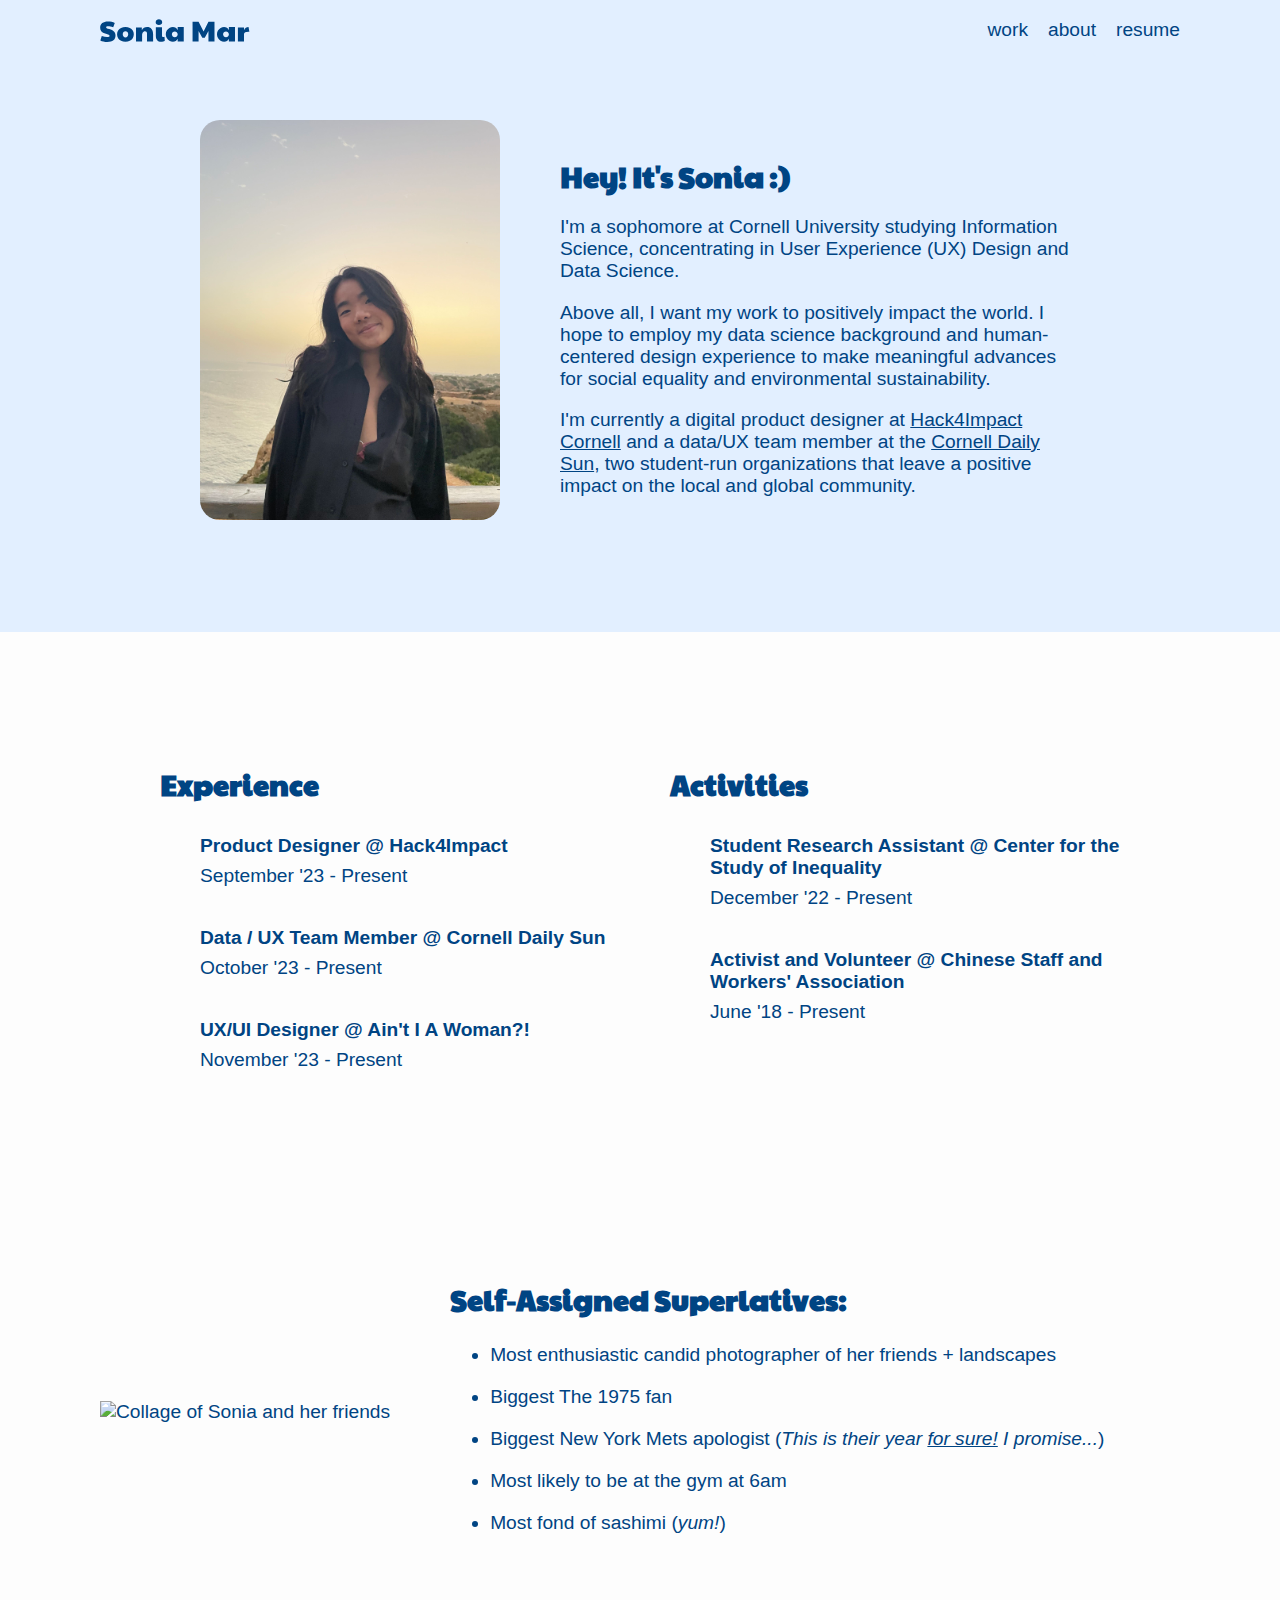
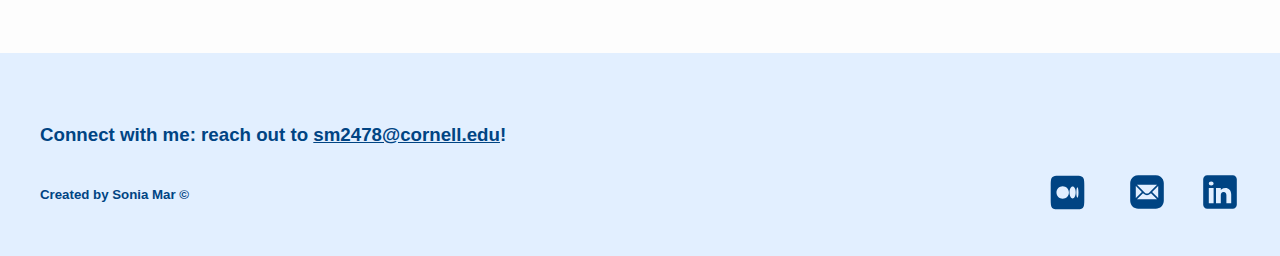
==== about.html @ 4548ff3e "added js" ====
<!DOCTYPE html>
<html lang="en">

<head>
    <meta charset="UTF-8">
    <meta name="viewport" content="width=device-width, initial-scale=1">
    <meta name="description" content="Sonia Mar">

    <title>About - Sonia Mar</title>
    <link rel= "stylesheet" href= "styles/site.css">
</head>

<body>
    <header>
        <a href="index.html"><img id="header-name" src="images/Sonia Mar.svg" alt="Sonia Mar"></a>
        <button class="accessible-hidden" id="hamburger-menu">
            <span class="bar"></span>
            <span class="bar"></span>
            <span class="bar"></span>
        </button>
        <nav id="nav-menu">
            <ul>
                <li id="homepage"><a href="index.html">work</a></li>
                <li id="aboutpage"><a href="about.html">about</a></li>
                <li><a href="https://drive.google.com/file/d/1RnQjkvfjps5wU_FROiBdkWu7e7Fc8dGj/view?usp=sharing" target="blank">resume</a></li>
            </ul>
        </nav>
    </header>

    <main>
        <section id="about-intro">
            <figure id="intro-pic">
                <img id="profile" src="images/profile.jpeg" alt="Image of Sonia">
            </figure>
            <div id="intro-text">
                <h1>Hey! It's Sonia :&#41;</h1>
                <p>I'm a sophomore at Cornell University studying Information Science, concentrating in User Experience (UX) Design and Data Science.</p>
                <p>Above all, I want my work to positively impact the world. I hope to employ my data science background and human-centered design experience to make meaningful advances for social equality and environmental sustainability.</p>
                <p>I'm currently a digital product designer at <a href="https://cornellh4i.org/">Hack4Impact Cornell</a> and a data/UX team member at the <a href="https://cornellsun.com/">Cornell Daily Sun</a>, two student-run organizations that leave a positive impact on the local and global community.</p>
            </div>
        </section>
        <section id="experience-activities">
            <div>
                <h2>Experience</h2>
                <ul>
                    <li><h4>Product Designer @ Hack4Impact</h4><p>September '23 - Present</p></li>
                    <li><h4>Data / UX Team Member @ Cornell Daily Sun</h4><p>October '23 - Present</p></li>
                    <li><h4>UX/UI Designer @ Ain't I A Woman?!</h4><p>November '23 - Present</p></li>
                </ul>
            </div>
            <div>
                <h2>Activities</h2>
                <ul>
                    <li><h4>Student Research Assistant @ Center for the Study of Inequality</h4><p>December '22 - Present</p></li>
                    <li><h4>Activist and Volunteer @ Chinese Staff and Workers' Association</h4><p>June '18 - Present</p></li>
                </ul>
            </div>
        </section>
        <section id="superlatives">
            <figure>
                <img id="collage" src="images/Collage.png" alt="Collage of Sonia and her friends">
            </figure>
            <div id="text">
                <h2>Self-Assigned Superlatives:</h2>
                <ul>
                    <li>Most enthusiastic candid photographer of her friends + landscapes</li>
                    <li>Biggest The 1975 fan </li>
                    <li>Biggest New York Mets apologist (<span class="italic">This is their year <span class="underline">for sure!</span> I promise...</span>)</li>
                    <li>Most likely to be at the gym at 6am</li>
                    <li>Most fond of sashimi (<span class="italic">yum!</span>)</li>
                </ul>
            </div>
        </section>
    </main>

    <footer>
        <h3>Connect with me: reach out to <a id="emaillink" href="mailto:sm2478@cornell.edu">sm2478@cornell.edu</a>!</h3>
        <div id="footer-info">
            <h5>Created by Sonia Mar &#169;</h5>
            <div id="links">
                <a id="mediumlink" href="https://medium.com/@sm2478"><img class="icon" id="medium" src="images/medium.svg" alt="Link to Medium profile"></a>
                <a href="mailto:sm2478@cornell.edu"><img class="icon" id="email" src="images/email.svg" alt="Link to email"></a>
                <a href="https://www.linkedin.com/in/mar-sonia116/"><img class="icon" id="linkedin" src="images/linkedin.svg" alt="Link to LinkedIn profile"></a>
            </div>
        </div>
    </footer>

    <script src="scripts/jquery-3.7.1.js"></script>
    <script src="scripts/nav.js"></script>

</body>

</html>
---- styles/site.css ----
/* Wide view */

@font-face { 
	font-family: "Paytone One"; 
	src: url('PaytoneOne.ttf'); 
}

html {
    background-color: #e1e1e1;
    scroll-behavior: smooth;
}

body {
    background-color: #e2efff; 
    margin: 0px;
    color: #004483;
    font-family: 'Futura', 'Verdana', 'Helvetica', sans-serif;
}

a, a:visited, a:active {
    color: inherit;
    text-decoration: none;
}

header {
    display: flex;
    flex-direction: row;
    justify-content: space-between;
    padding-left: 100px;
    padding-right: 100px;
    font-size: 120%;
    align-items: bottom;
}

header a {
    display: flex;
    flex-direction: row;
    align-items: center;
}

header a:hover {
    color: #586c7e;
}

footer {
    margin-top: 32px;
    padding-top: 20px;
    padding-left: 40px;
    padding-right: 40px;
    padding-bottom: 32px;
}

footer h3 a:hover {
    color:#586c7e;
}

footer h3 a {
    text-decoration: underline;
}

#footer-info {
    display: flex;
    flex-direction: row;
    justify-content: space-between;
}

#footer-info #links {
    display: flex; 
    flex-direction: row;
    gap: 40px;
}

.icon {
    max-width: 40px;
}

#links a {
    padding: 0;
    margin: 0;
    max-width: 40px;
    max-height: 40px;
}

#linkedin {
    padding-top: 7px;
    padding-right: 0px;
}

#email {
    padding-top: 7px;
    margin-left: 7px;
}

#medium {
    max-width: 55px;
}

#mediumlink {
    width: 55px;
    height: 55px;
}

#header-name {
    max-width: 150px;
}

h1 {
    font-family: "Paytone One", serif;
}

h2 {
    font-family: "Paytone One", serif;
}

/* HOME PAGE */

#home-welcome {
    text-align: center;
    padding-left: 350px;
    padding-right: 350px;
    padding-top: 60px;
    padding-bottom: 100px;
}

#home-welcome h1 {
    font-size: 300%;
    padding: 20px;
    padding-bottom: 10px;
    margin-bottom: 12px;
    margin-top: 32px;
}

#home-welcome #button-container {
    padding: 20px;
}

button {
    color: #004483;
    border: 3px solid;
    border-radius: 20px;
    background: none;
    font-weight: medium;
    font-family: 'Futura', 'Verdana', 'Helvetica', sans-serif;
    display: flex;
    flex-direction: row;
    gap: 10px;
    padding: 0px;
}

button a {
    padding-right: 24px;
    padding-left: 24px;
    padding-top: 10px;
    padding-bottom: 10px;
    border-radius: 16px;
}

button :hover {
    background-color: #004483;
    color: #fdfdfd;
    border: 0px;
}

#button-container {
    display: flex;
    flex-direction: row;
    justify-content: center;
    margin-bottom: 32px;
}

nav ul {
    display: flex;
    flex-direction: row;
    gap: 20px;
    list-style: none;
}

#projects {
    display: flex;
    flex-direction: column;
    gap: 80px;
    padding-bottom: 60px;
    padding-top: 20px;
}

#project-section {
    background-color: #FDFDFD;
    padding-left: 200px;
    padding-right: 200px;
}

.project {
    background-color: FDFDFD;
    display: flex;
    flex-direction: row;
    justify-content: space-between;
    gap: 60px;
    font-size: 105%;
}

.project figure img {
    max-width: 550px;
    border-radius: 10px;
}

figure {
    margin: 0px;
}

.project div p {
    font-size: larger;
    margin: 0px;
    margin-bottom: 24px;
}

.project div h2 {
    font-size: 180%;
    margin-top: 0px;
    margin-bottom: 12px;
}

.project div h6 {
    font-size: 85%;
    margin-top: 0px;
    margin-bottom: 20px;
}

#project-section {
    padding-top: 100px;
    padding-bottom: 100px;
}

/* ABOUT PAGE */

#profile {
    max-width: 300px;
    border-radius: 20px;
}

#about-intro {
    display: flex;
    flex-direction: row;
    align-items: center;
    gap: 60px;
    padding-left: 200px;
    padding-right: 200px;
    padding-top: 60px;
    padding-bottom: 60px;
}

#about-intro h1 {
    font-size: 180%;
}

#about-intro p {
    font-size: larger;
}

#experience-activities {
    margin-top: 48px;
    background-color: #FDFDFD;
    padding: 100px;
    padding-bottom: 60px;
    display: flex;
    flex-direction: row;
    gap: 60px;
    justify-content: center;
    font-size: larger;
}

#experience-activities div {
    width: 450px;
}

#experience-activities div h2 {
    margin-bottom: 30px;
}

#experience-activities div ul li {
    list-style: none;
}

#experience-activities div ul li h4 {
    margin-bottom: 0px;
}

#experience-activities div ul li p {
    margin-top: 8px;
    margin-bottom: 40px;
}

#superlatives {
    background-color: #fdfdfd;
    padding: 100px;
    display: flex;
    flex-direction: row;
    gap: 60px;
    font-size: larger;
    align-items: center;
}

#superlatives h2 {
    margin-top: 0px;
}

#superlatives ul li {
    margin-top: 20px;
}

.italic {
    font-style: italic;
}

.underline {
    text-decoration: underline;
}

#collage {
    max-width: 550px;
}

#intro-text p a:hover {
    color:#586c7e;
}

#intro-text p a {
    text-decoration: underline;
}

/* Hidden classes */

.hidden {
    display: none !important;
}

.accessible-hidden {
    position: absolute;
    left: -10000px;
    top: auto;
    width: 1px;
    height: 1px;
    overflow: hidden;
}

/* Media queries */

@media (max-width: 1400px) {
    /* Home */
    .project {
        flex-direction: column-reverse;
    }
    .project div {
        max-width: 550px;
    }
    #project-section {
        display: flex;
        flex-direction: column;
        align-items: center;
    }
    .project div button {
        display: flex;
        flex-direction: column;
        width: 100%;
        align-items: center;
    }
    #home-welcome {
        padding-left: 150px;
        padding-right: 150px;
    }
}

@media (max-width: 1040px) {
    #about-intro {
        flex-direction: column;
    }
    #superlatives {
        flex-direction: column;
    }
}
@media (max-width: 900px) {
    #experience-activities {
        flex-direction: column;
        align-items: center;
    }
}

@media (max-width: 850px) { /* hamburger menu */
    #footer-info {
        flex-direction: column-reverse;
        align-items: center;
    }
    footer {
        display: flex;
        flex-direction: column;
        align-items: center;
    }
    #links {
       padding-left: -40px;
    }
    footer h3 {
        align-content: center;
    }
    #about-intro {
        padding-left: 10%;
        padding-right: 10%;
    }
    #home-welcome {
        padding-left: 40px;
        padding-right: 40px;
    }
    .thumbnail img {
        max-width: 80%;
        width: 400px;
    }
    #collage {
        max-width: 400px;
    }
}
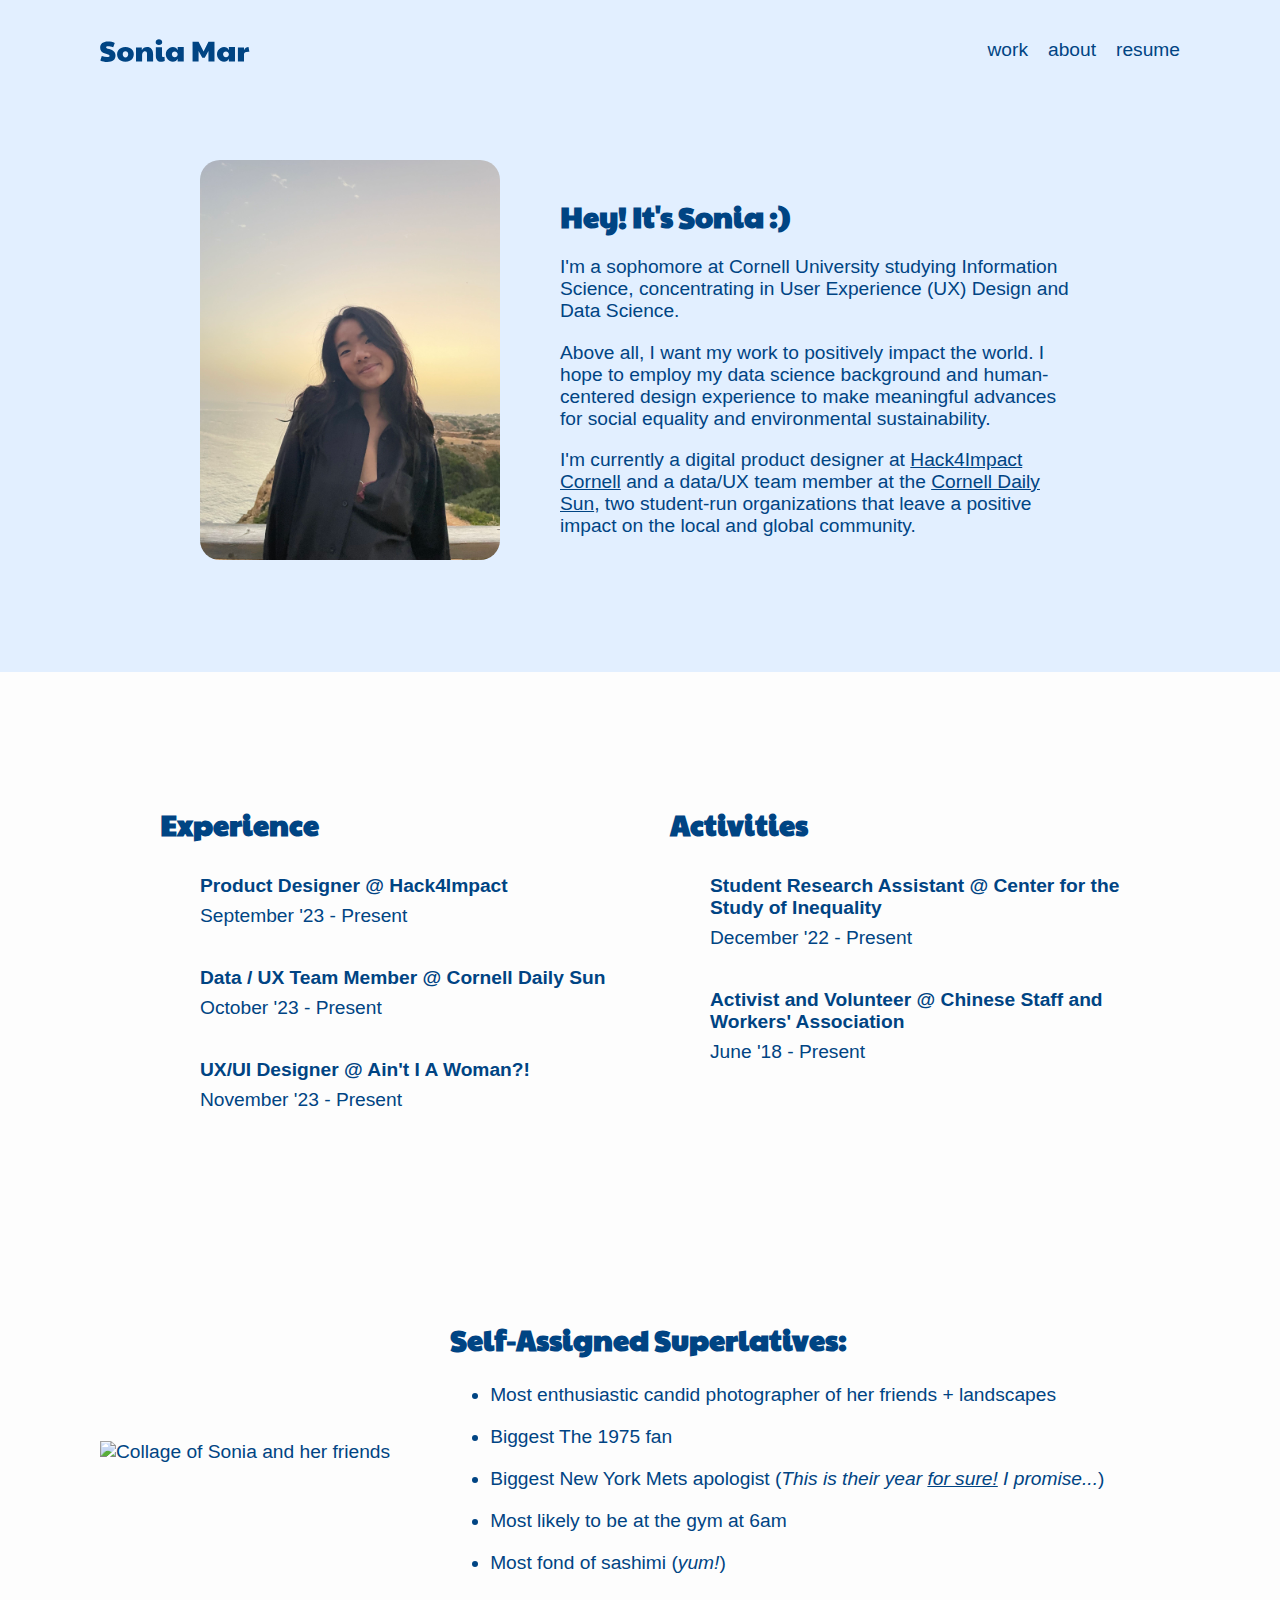
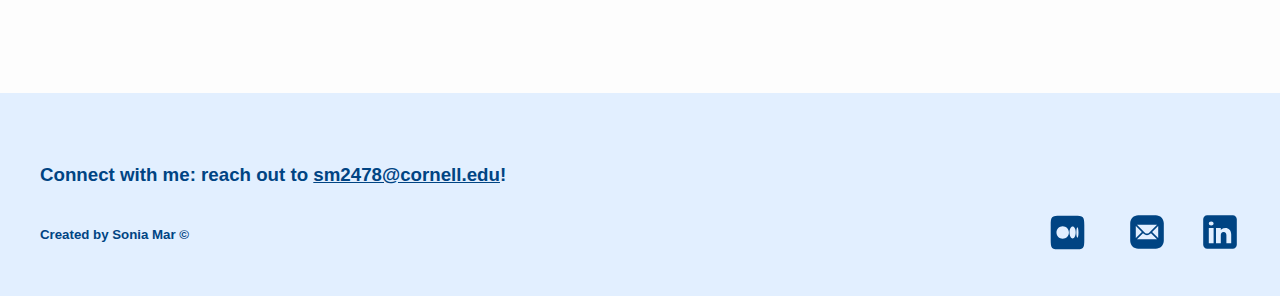
==== commit cbff4671: "need to do z-index hamburger" ====
--- a/about.html
+++ b/about.html
@@ -12,12 +12,14 @@
 
 <body>
     <header>
-        <a href="index.html"><img id="header-name" src="images/Sonia Mar.svg" alt="Sonia Mar"></a>
-        <button class="accessible-hidden" id="hamburger-menu">
-            <span class="bar"></span>
-            <span class="bar"></span>
-            <span class="bar"></span>
-        </button>
+        <div id="mobile-header">
+            <a href="index.html"><img id="header-name" src="images/Sonia Mar.svg" alt="Sonia Mar"></a>
+            <button class="accessible-hidden" id="hamburger-menu">
+                <figure>
+                    <img id="hamburger-icon" src="images/hamburger.svg" alt="Hamburger menu">
+                </figure>
+            </button>
+        </div>
         <nav id="nav-menu">
             <ul>
                 <li id="homepage"><a href="index.html">work</a></li>
--- a/styles/site.css
+++ b/styles/site.css
@@ -29,7 +29,8 @@
     padding-left: 100px;
     padding-right: 100px;
     font-size: 120%;
-    align-items: bottom;
+    padding-bottom: 20px;
+    padding-top: 20px;
 }
 
 header a {
@@ -40,6 +41,12 @@
 
 header a:hover {
     color: #586c7e;
+}
+
+#mobile-header {
+    display: flex;
+    flex-direction: row;
+    justify-content: space-between;
 }
 
 footer {
@@ -110,6 +117,10 @@
 
 h2 {
     font-family: "Paytone One", serif;
+}
+
+#hamburger-menu {
+    border: 0 !important;
 }
 
 /* HOME PAGE */
@@ -327,6 +338,120 @@
     text-decoration: underline;
 }
 
+/* EDGI page */
+
+#edgi-main {
+    background-color: #fdfdfd;
+}
+
+#heroimg {
+    width: 80%;
+    border: 1px solid #a2d4c6;
+    margin-bottom: 20px;;
+}
+
+#hero {
+    display: flex;
+    flex-direction: column;
+    align-items: center;
+    padding-top: 60px;
+    padding-bottom: 20px;
+}
+
+#col-container {
+    display: flex;
+    flex-direction: row;
+    gap: 60px;
+}
+
+#col1 {
+    flex-basis: 100%;
+}
+
+#col2 {
+    flex-basis: 100%;
+}
+
+#affinity-diagram, #ewg, #CalEPA, #infoarch, #sketches, #sidepanel, #gradingexplorations, #transparency, #color, #collapse, #additionalinfo, figcaption, video, #prototype, #reflection, #highfidelity, #mediumfidelity, #brainstorming-sketches, #competitors, #user-insights, #solution, #problem, #overview {
+    width: 70%;
+    display: block;
+    margin-left: auto;
+    margin-right: auto;
+}
+
+#edgi-main section {
+    padding-bottom: 40px;
+}
+
+figcaption {
+    font-style: italic;
+    color: #767676;
+    padding-bottom: 20px;
+    padding-top: 8px;
+}
+
+#note {
+    color: #767676;
+    padding-top: 20px;
+}
+
+#edgi-main figure {
+    padding-top: 20px;
+}
+
+.greenitalic {
+    color: #398f26;
+    font-size: larger;
+}
+
+video {
+    padding-top: 40px;
+    padding-bottom: 40px;
+}
+
+#reflections-list li {
+    list-style: none;
+}
+
+#edgi-main section h3 {
+    padding-top: 40px;
+}
+
+.edgilink {
+    text-decoration: underline;
+}
+
+.edgilink:hover {
+    color: #586c7e;
+}
+
+#edgi-nav {
+    display: flex;
+    flex-direction: column;
+    align-items: center;
+}
+
+#edgi-nav ul {
+    display: flex;
+    flex-direction: row;
+    flex-wrap: wrap;
+    gap: 20px;
+    padding: 0px;
+    margin-right: 20px;
+    margin-left: 20px;
+    max-width: 80%;
+}
+
+#edgi-nav ul li {
+    list-style: none;
+    text-decoration: underline;
+    font-size: smaller;
+}
+
+#hero {
+    padding-bottom: 0px !important;
+}
+
 /* Hidden classes */
 
 .hidden {
@@ -342,6 +467,24 @@
     overflow: hidden;
 }
 
+#hamburger-icon {
+    width: 30px;
+    height: 30px;
+}
+
+#hamburger-menu {
+    border-radius: none;
+    cursor: pointer;
+}
+
+#hamburger-menu :hover {
+    background-color: #e2efff !important;
+}
+
+#hamburger-icon :hover {
+    background-color: #e2efff !important;
+}
+
 /* Media queries */
 
 @media (max-width: 1400px) {
@@ -376,15 +519,73 @@
     #superlatives {
         flex-direction: column;
     }
-}
-@media (max-width: 900px) {
+    #affinity-diagram, #ewg, #CalEPA, #infoarch, #sketches, #sidepanel, #gradingexplorations, #transparency, #color, #collapse, #additionalinfo, figcaption, video, #prototype, #reflection, #highfidelity, #mediumfidelity, #brainstorming-sketches, #competitors, #user-insights, #solution, #problem, #overview {
+        width: 80%;
+    }
+    #hero h1 {
+        max-width: 80%;
+        text-align: center;
+    }
+}
+@media (max-width: 900px) { /* hamburger menu */
     #experience-activities {
         flex-direction: column;
         align-items: center;
     }
-}
-
-@media (max-width: 850px) { /* hamburger menu */
+    #col1 h3 { 
+        margin: 0px;
+        padding-top: 0px !important;
+    }
+
+    #col2 h3 {
+        margin: 0px;
+        padding-top: 0px !important;
+    }
+    
+    #overview hr {
+        margin-bottom: 20px !important;
+    }
+
+    #col-container {
+        flex-direction: column;
+        gap: 0px;
+    }
+    header {
+        align-items: start;
+        flex-direction: column;
+    }
+    #nav-menu ul {
+        flex-direction: column;
+    }
+    #nav-menu ul {
+        display: flex;
+        flex-direction:column;
+        justify-content: center;
+        width: 100%;
+        margin: 0;
+        padding: 20px;
+        background-color: #fdfdfd;
+        border: 1px solid #004483;
+        margin-top: 12px;
+        border-radius: 20px;
+    }
+
+    #nav-menu {
+        width: 100%;
+    }
+
+    #nav-menu ul li {
+        display: flex;
+        flex-direction: row;
+        justify-content: center;
+    }
+
+    #mobile-header {
+        width: 100%;
+    }
+}
+
+@media (max-width: 850px) {
     #footer-info {
         flex-direction: column-reverse;
         align-items: center;
@@ -398,7 +599,7 @@
        padding-left: -40px;
     }
     footer h3 {
-        align-content: center;
+        text-align: center;
     }
     #about-intro {
         padding-left: 10%;
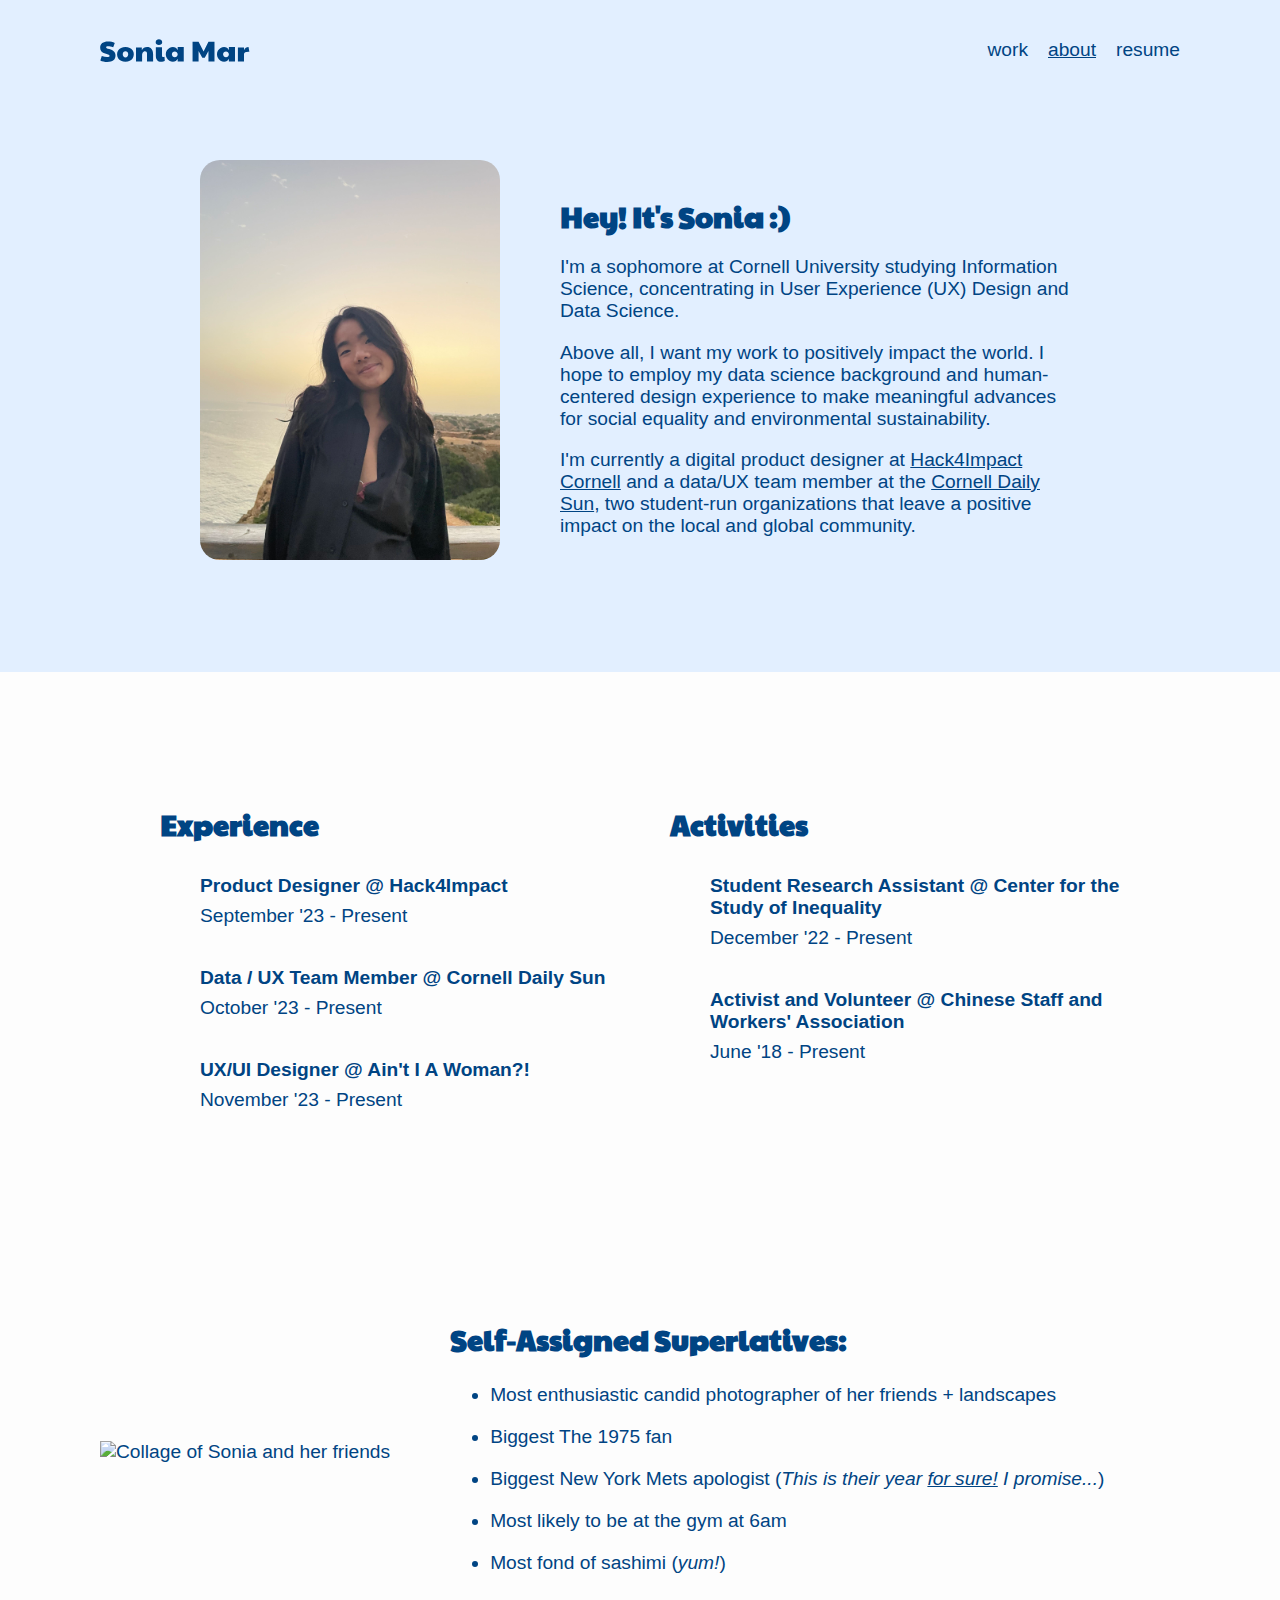
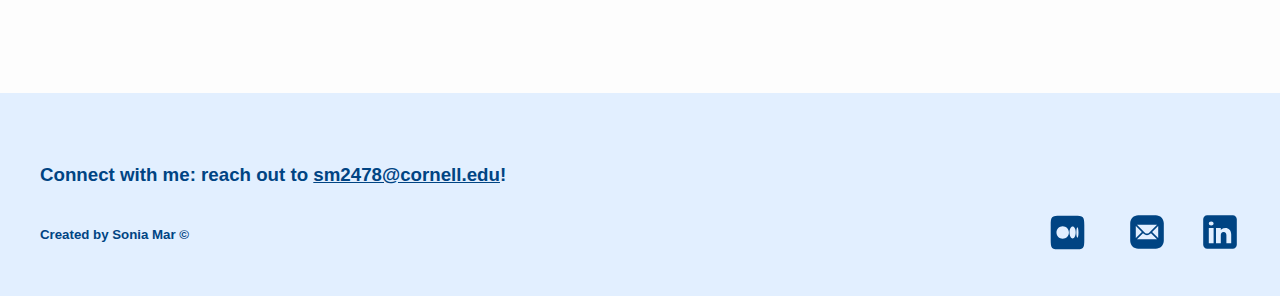
==== commit 6bfadbcf: "added page.js" ====
--- a/about.html
+++ b/about.html
@@ -24,7 +24,7 @@
             <ul>
                 <li id="homepage"><a href="index.html">work</a></li>
                 <li id="aboutpage"><a href="about.html">about</a></li>
-                <li><a href="https://drive.google.com/file/d/1RnQjkvfjps5wU_FROiBdkWu7e7Fc8dGj/view?usp=sharing" target="blank">resume</a></li>
+                <li><a href="https://drive.google.com/file/d/1iuEJ-0UhrVMA4-BxgECnaEiDhEPypXls/view?usp=sharing" target="blank">resume</a></li>
             </ul>
         </nav>
     </header>
@@ -89,6 +89,7 @@
 
     <script src="scripts/jquery-3.7.1.js"></script>
     <script src="scripts/nav.js"></script>
+    <script src="scripts/page.js"></script>
 
 </body>
 
--- a/styles/site.css
+++ b/styles/site.css
@@ -159,14 +159,17 @@
 }
 
 button a {
-    padding-right: 24px;
-    padding-left: 24px;
     padding-top: 10px;
     padding-bottom: 10px;
     border-radius: 16px;
+    text-align: center;
+    padding-left: 24px;
+    padding-right: 24px;
 }
 
 button :hover {
+    padding-left: 24px;
+    padding-right: 24px;
     background-color: #004483;
     color: #fdfdfd;
     border: 0px;
@@ -344,13 +347,13 @@
     background-color: #fdfdfd;
 }
 
-#heroimg {
+.heroimg {
     width: 80%;
     border: 1px solid #a2d4c6;
     margin-bottom: 20px;;
 }
 
-#hero {
+.hero {
     display: flex;
     flex-direction: column;
     align-items: center;
@@ -390,7 +393,7 @@
     padding-top: 8px;
 }
 
-#note {
+.note {
     color: #767676;
     padding-top: 20px;
 }
@@ -425,13 +428,13 @@
     color: #586c7e;
 }
 
-#edgi-nav {
+.page-nav {
     display: flex;
     flex-direction: column;
     align-items: center;
 }
 
-#edgi-nav ul {
+.page-nav ul {
     display: flex;
     flex-direction: row;
     flex-wrap: wrap;
@@ -442,14 +445,44 @@
     max-width: 80%;
 }
 
-#edgi-nav ul li {
+.page-nav ul li {
     list-style: none;
     text-decoration: underline;
     font-size: smaller;
 }
 
-#hero {
+.hero {
     padding-bottom: 0px !important;
+}
+
+/* County Wealth Page */
+
+#countymain {
+    background-color: #fdfdfd;
+}
+
+#county-overview, #research-question, #githublink, #conclusions, #county-reflection {
+    width: 70%;
+    display: block;
+    margin-left: auto;
+    margin-right: auto;
+}
+#research-question {
+    font-style: italic;
+    padding: 12px;
+    border: 2px solid #004483;
+}
+
+#countymain section {
+    padding-bottom: 40px;
+}
+
+#countynote {
+    font-style: italic;
+}
+
+#conclusions h3 {
+    font-size: smaller;
 }
 
 /* Hidden classes */
@@ -485,6 +518,10 @@
     background-color: #e2efff !important;
 }
 
+#nav-menu .active {
+    text-decoration: underline;
+}
+
 /* Media queries */
 
 @media (max-width: 1400px) {
@@ -506,6 +543,13 @@
         width: 100%;
         align-items: center;
     }
+    
+    .project div button a {
+        padding-left: 0;
+        padding-right: 0;
+        width: 100%;
+    }
+
     #home-welcome {
         padding-left: 150px;
         padding-right: 150px;
@@ -522,7 +566,7 @@
     #affinity-diagram, #ewg, #CalEPA, #infoarch, #sketches, #sidepanel, #gradingexplorations, #transparency, #color, #collapse, #additionalinfo, figcaption, video, #prototype, #reflection, #highfidelity, #mediumfidelity, #brainstorming-sketches, #competitors, #user-insights, #solution, #problem, #overview {
         width: 80%;
     }
-    #hero h1 {
+    .hero h1 {
         max-width: 80%;
         text-align: center;
     }
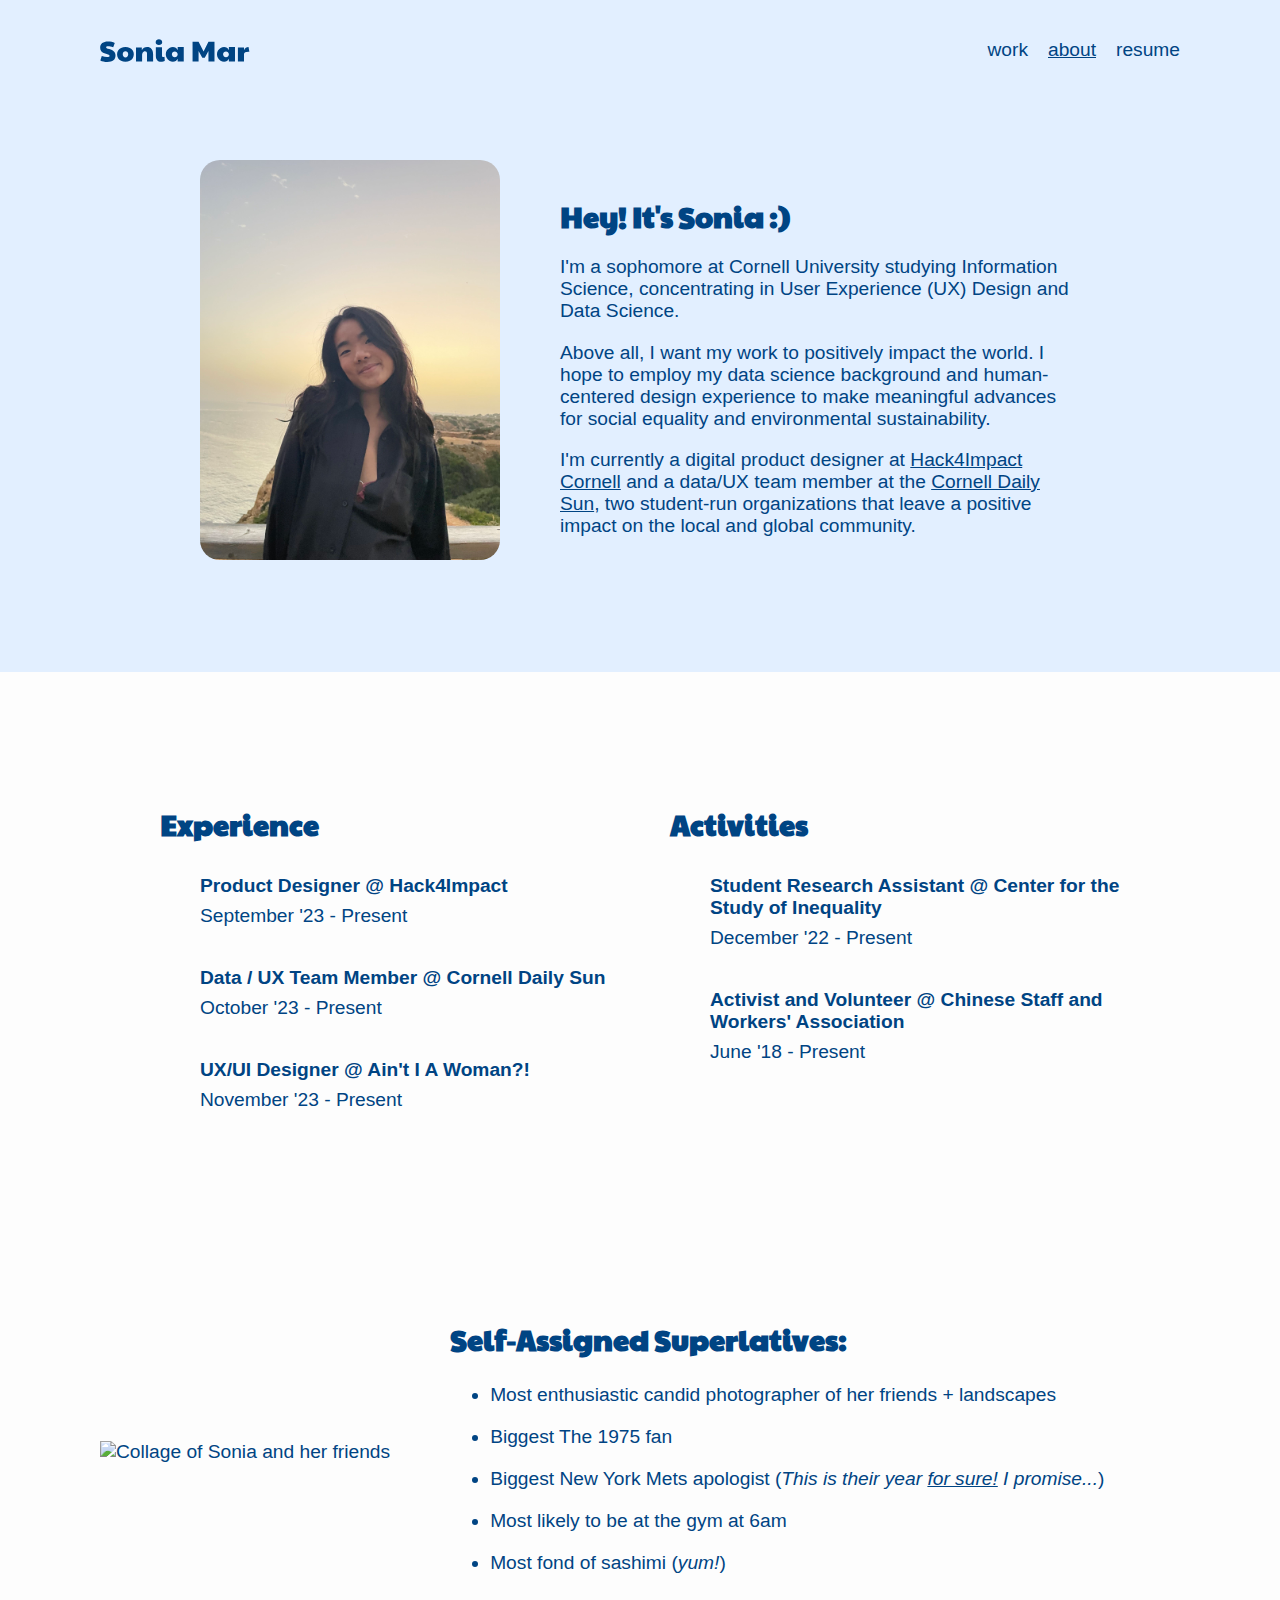
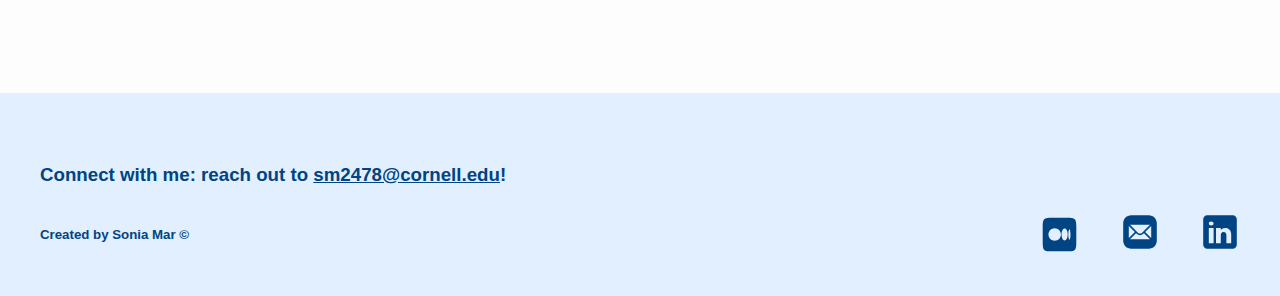
==== commit cccd70e1: "finished ??????" ====
--- a/about.html
+++ b/about.html
@@ -80,9 +80,12 @@
         <div id="footer-info">
             <h5>Created by Sonia Mar &#169;</h5>
             <div id="links">
-                <a id="mediumlink" href="https://medium.com/@sm2478"><img class="icon" id="medium" src="images/medium.svg" alt="Link to Medium profile"></a>
-                <a href="mailto:sm2478@cornell.edu"><img class="icon" id="email" src="images/email.svg" alt="Link to email"></a>
-                <a href="https://www.linkedin.com/in/mar-sonia116/"><img class="icon" id="linkedin" src="images/linkedin.svg" alt="Link to LinkedIn profile"></a>
+                <a id="medium" href="https://medium.com/@sm2478"><img class="icon" id="mediumicon" src="images/medium.svg" alt="Link to Medium profile"></a>
+                <a class="accessible-hidden" id="mediumhover" href="https://medium.com/@sm2478"><img class="icon" id="mediumclicked" src="images/medium-clicked.svg" alt="Link to Medium profile"></a>
+                <a id="email" href="mailto:sm2478@cornell.edu"><img class="icon" id="emailicon" src="images/email.svg" alt="Link to email"></a>
+                <a class="accessible-hidden" id="emailhover"  href="mailto:sm2478@cornell.edu"><img class="icon" id="emailclicked" src="images/email-clicked.svg" alt="Link to email"></a>
+                <a id="linkedin" href="https://www.linkedin.com/in/mar-sonia116/"><img class="icon" id="linkedinicon" src="images/linkedin.svg" alt="Link to LinkedIn profile"></a>
+                <a class="accessible-hidden" id="linkedinhover"  href="https://www.linkedin.com/in/mar-sonia116/"><img class="icon" id="linkedinclicked" src="images/linkedin-clicked.svg" alt="Link to LinkedIn profile"></a>
             </div>
         </div>
     </footer>
@@ -90,6 +93,7 @@
     <script src="scripts/jquery-3.7.1.js"></script>
     <script src="scripts/nav.js"></script>
     <script src="scripts/page.js"></script>
+    <script src="scripts/iconlinks.js"></script>
 
 </body>
 
--- a/styles/site.css
+++ b/styles/site.css
@@ -49,6 +49,15 @@
     justify-content: space-between;
 }
 
+#mobile-header figure {
+    max-width: 30px;
+    max-height: 30px;
+}
+
+#mobile-header {
+    padding: 0;
+}
+
 footer {
     margin-top: 32px;
     padding-top: 20px;
@@ -77,34 +86,25 @@
     gap: 40px;
 }
 
-.icon {
+#emailicon, #emailclicked, #linkedinicon, #linkedinclicked {
     max-width: 40px;
+}
+
+#mediumicon, #mediumclicked {
+    width: 55px;
+    padding-left: 7px;
+    margin-bottom: 4px;
 }
 
 #links a {
     padding: 0;
     margin: 0;
-    max-width: 40px;
-    max-height: 40px;
-}
-
-#linkedin {
-    padding-top: 7px;
-    padding-right: 0px;
-}
-
-#email {
-    padding-top: 7px;
-    margin-left: 7px;
-}
-
-#medium {
     max-width: 55px;
-}
-
-#mediumlink {
-    width: 55px;
-    height: 55px;
+    max-height: 55px;
+}
+
+#links {
+    align-items: center;
 }
 
 #header-name {
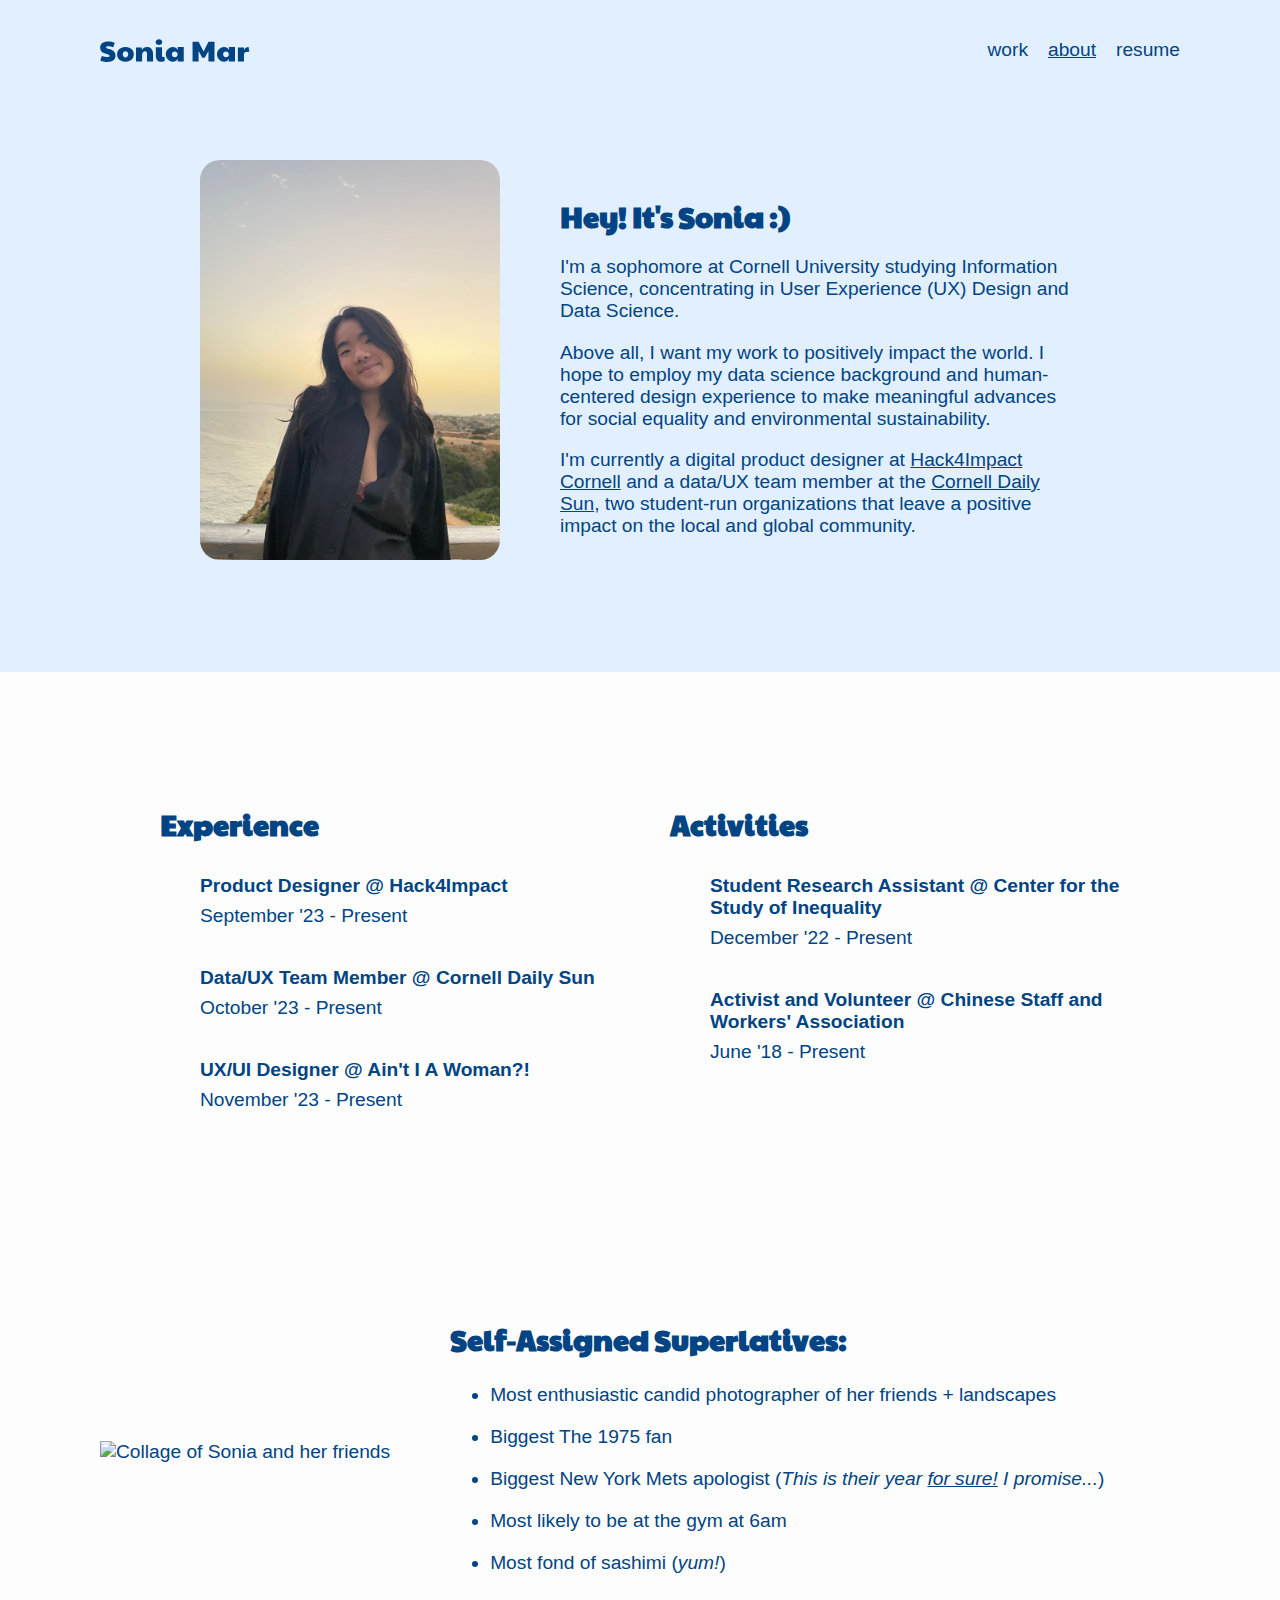
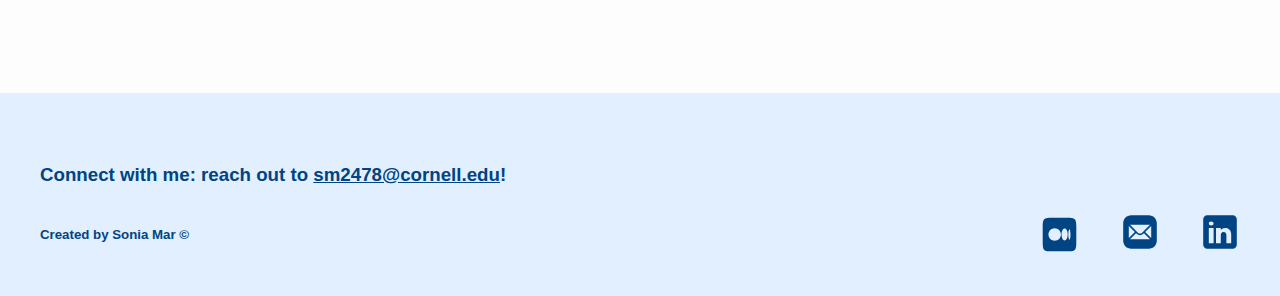
==== commit d2778337: "FINISHED AND READY TO DEPLOY" ====
--- a/about.html
+++ b/about.html
@@ -38,7 +38,7 @@
                 <h1>Hey! It's Sonia :&#41;</h1>
                 <p>I'm a sophomore at Cornell University studying Information Science, concentrating in User Experience (UX) Design and Data Science.</p>
                 <p>Above all, I want my work to positively impact the world. I hope to employ my data science background and human-centered design experience to make meaningful advances for social equality and environmental sustainability.</p>
-                <p>I'm currently a digital product designer at <a href="https://cornellh4i.org/">Hack4Impact Cornell</a> and a data/UX team member at the <a href="https://cornellsun.com/">Cornell Daily Sun</a>, two student-run organizations that leave a positive impact on the local and global community.</p>
+                <p>I'm currently a digital product designer at <a target="_blank" href="https://cornellh4i.org/">Hack4Impact Cornell</a> and a data/UX team member at the <a target="_blank" href="https://cornellsun.com/">Cornell Daily Sun</a>, two student-run organizations that leave a positive impact on the local and global community.</p>
             </div>
         </section>
         <section id="experience-activities">
@@ -46,7 +46,7 @@
                 <h2>Experience</h2>
                 <ul>
                     <li><h4>Product Designer @ Hack4Impact</h4><p>September '23 - Present</p></li>
-                    <li><h4>Data / UX Team Member @ Cornell Daily Sun</h4><p>October '23 - Present</p></li>
+                    <li><h4>Data/UX Team Member @ Cornell Daily Sun</h4><p>October '23 - Present</p></li>
                     <li><h4>UX/UI Designer @ Ain't I A Woman?!</h4><p>November '23 - Present</p></li>
                 </ul>
             </div>
--- a/styles/site.css
+++ b/styles/site.css
@@ -470,11 +470,17 @@
 #research-question {
     font-style: italic;
     padding: 12px;
+    margin-top: 40px;
+    margin-bottom: 40px;
     border: 2px solid #004483;
 }
 
 #countymain section {
     padding-bottom: 40px;
+}
+
+#githublinklink {
+    font-weight: bold;
 }
 
 #countynote {
